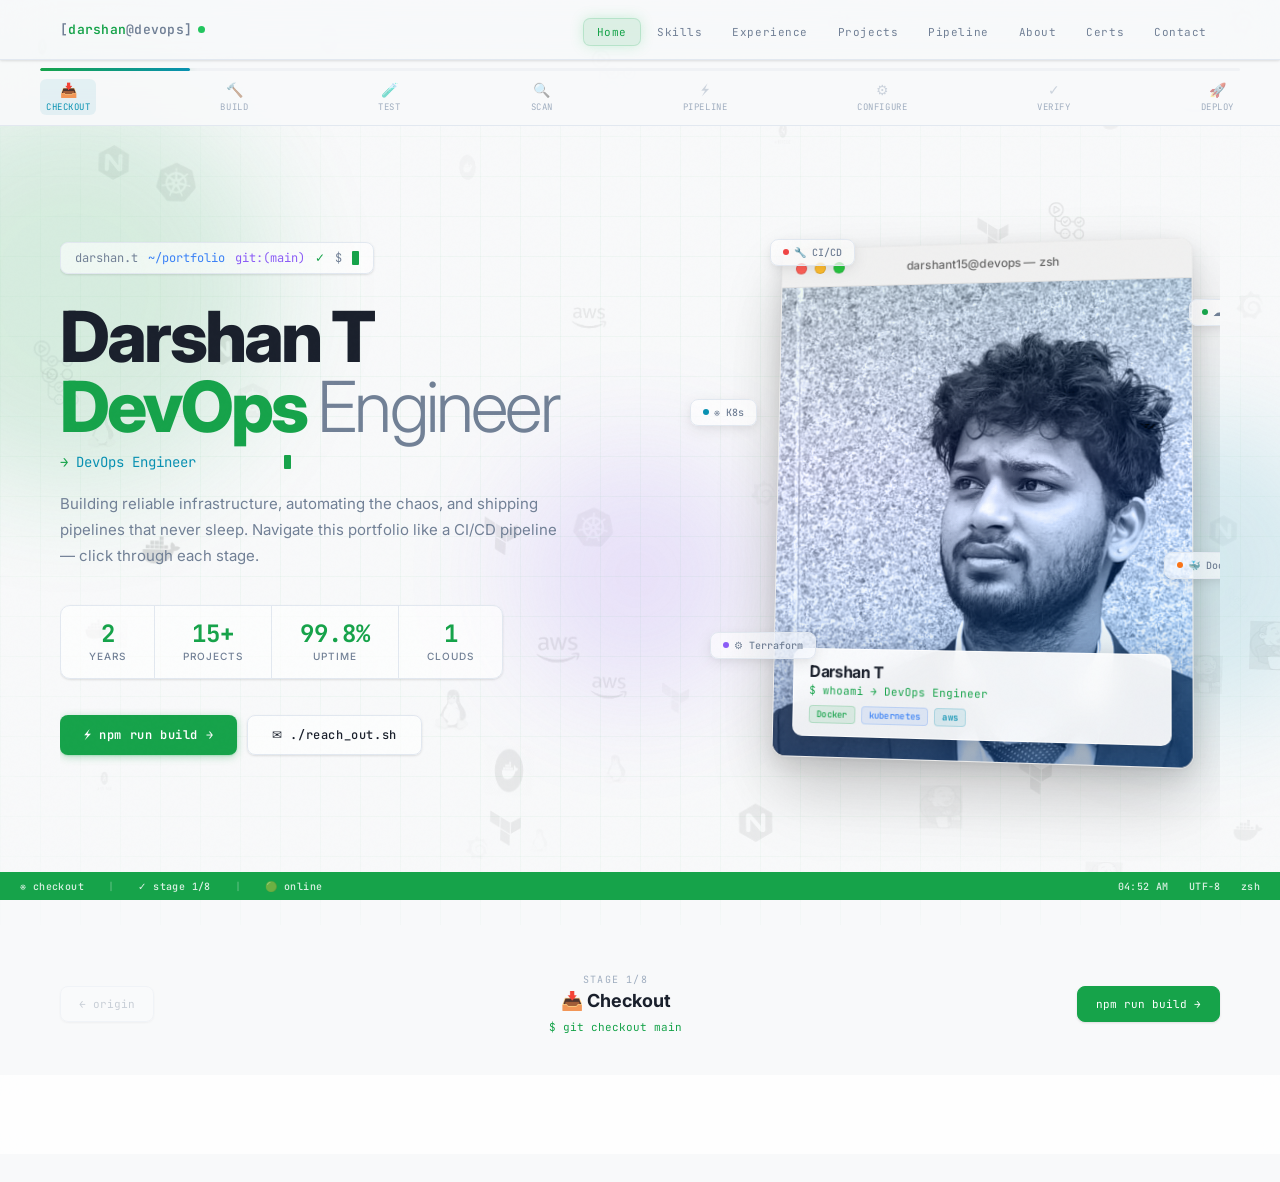
==== index.html @ 7fd8690f "Megahuuuu my frtve penguuuuu" ====
<!DOCTYPE html>
<html lang="en">
<head>
<meta charset="UTF-8">
<meta name="viewport" content="width=device-width, initial-scale=1.0">
<title>[ darshant15@devops ] ~ $ checkout</title>
<link rel="preconnect" href="https://fonts.googleapis.com">
<link href="https://fonts.googleapis.com/css2?family=JetBrains+Mono:wght@300;400;500;600;700&family=Inter:wght@300;400;500;600;700;800&display=swap" rel="stylesheet">
<link rel="stylesheet" href="assets/style.css">
</head>
<body data-page="checkout">

<canvas id="devops-bg-canvas"></canvas>
<div class="orbs-layer"><div class="orb orb-1"></div><div class="orb orb-2"></div><div class="orb orb-3"></div></div>

<div id="page-transition"><div class="pt-spinner"></div><div class="pt-text">git checkout...</div></div>

<nav>
  <div class="nav-brand">
    <a href="index.html" data-transition><span class="bracket">[</span><span>darshan</span><span class="bracket">@devops</span><span class="bracket">]</span></a>
    <div class="nav-dot"></div>
  </div>
  <ul class="nav-links">
    <li><a href="index.html" data-page="checkout" data-transition>Home</a></li>
    <li><a href="skills.html" data-page="build" data-transition>Skills</a></li>
    <li><a href="experience.html" data-page="test" data-transition>Experience</a></li>
    <li><a href="projects.html" data-page="scan" data-transition>Projects</a></li>
    <li><a href="cicd-flow.html" data-page="pipeline" data-transition>Pipeline</a></li>
    <li><a href="about.html" data-page="config" data-transition>About</a></li>
    <li><a href="certs.html" data-page="verify" data-transition>Certs</a></li>
    <li><a href="contact.html" data-page="deploy" data-transition>Contact</a></li>
  </ul>
</nav>

<div id="pipeline-bar" class="pipeline-bar">
  <div class="pipeline-track"><div class="pipeline-fill"></div></div>
  <div class="pipeline-stages"></div>
</div>

<div class="page-content">
<section style="padding-top:0;max-width:100%;padding-left:60px;padding-right:60px;">
  <div class="hero-bg-grid"></div>
  <div id="hero" style="min-height:85vh;display:flex;align-items:center;padding:40px 0 0;">
    <div class="hero-grid">
      <div class="hero-left">
        <div class="hero-prompt-bar">
          <span style="color:var(--text-muted);">darshan.t</span>
          <span class="prompt-path">~/portfolio</span>
          <span class="prompt-git"> git:(main)</span>
          <span class="prompt-status">✓</span>
          <span style="color:var(--text-muted);">$</span>
          <span class="prompt-cursor"></span>
        </div>
        <h1 class="hero-name">
          Darshan T<br>
          <span class="accent">DevOps</span>
          <span class="dim">Engineer</span>
        </h1>
        <div class="hero-role">
          <span class="arrow">→</span>
          <span id="type-text"></span>
          <span class="prompt-cursor"></span>
        </div>
        <p class="hero-desc">
          Building reliable infrastructure, automating the chaos, and shipping pipelines that never sleep. Navigate this portfolio like a CI/CD pipeline — click through each stage.
        </p>
        <div class="hero-stats">
          <div class="stat"><div class="stat-num">2</div><div class="stat-label">Years</div></div>
          <div class="stat"><div class="stat-num">15+</div><div class="stat-label">Projects</div></div>
          <div class="stat"><div class="stat-num">99.8%</div><div class="stat-label">Uptime</div></div>
          <div class="stat"><div class="stat-num">1</div><div class="stat-label">Clouds</div></div>
        </div>
        <div class="hero-btns">
          <a href="skills.html" class="btn-primary" data-transition>⚡ npm run build →</a>
          <a href="contact.html" class="btn-ghost" data-transition>✉ ./reach_out.sh</a>
        </div>
      </div>
      <div class="hero-right">
        <div class="photo-3d-scene" id="photo-scene">
          <div class="float-chip fc1"><div class="fc-dot" style="background:var(--green);"></div>☁ AWS</div>
          <div class="float-chip fc2"><div class="fc-dot" style="background:var(--cyan);"></div>⎈ K8s</div>
          <div class="float-chip fc3"><div class="fc-dot" style="background:var(--orange);"></div>🐳 Docker</div>
          <div class="float-chip fc4"><div class="fc-dot" style="background:var(--purple);"></div>⚙ Terraform</div>
          <div class="float-chip fc5"><div class="fc-dot" style="background:var(--red);"></div>🔧 CI/CD</div>
          <div class="photo-3d-card" id="photo-card">
            <div class="photo-terminal">
              <div class="photo-titlebar">
                <div class="tb-dot red"></div><div class="tb-dot yellow"></div><div class="tb-dot green-dot"></div>
                <span class="tb-title">darshant15@devops — zsh</span>
              </div>
              <div class="photo-body">
                <img class="photo-img" src="assets/photo.jpg" alt="Darshan" />
                <div class="photo-overlay"></div>
                <div class="photo-nametag">
                  <div class="photo-nametag-name">Darshan T</div>
                  <div class="photo-nametag-role">$ whoami → DevOps Engineer</div>
                  <div class="photo-nametag-badges">
                    <span class="nano-badge nb-green">Docker</span>
                    <span class="nano-badge nb-blue">kubernetes</span>
                    <span class="nano-badge nb-cyan">aws</span>
                  </div>
                </div>
              </div>
            </div>
          </div>
        </div>
      </div>
    </div>
  </div>
</section>
</div>

<div id="page-nav"></div>

<footer>
  <span class="footer-brand">[ darshant15@devops ]</span> — Multi-page CI/CD Portfolio &nbsp;·&nbsp; © 2025 Darshan
</footer>

<div class="status-bar">
  <div class="sb-item" id="sb-stage">⎈ checkout</div>
  <span class="sb-sep">|</span>
  <div class="sb-item">✓ stage 1/8</div>
  <span class="sb-sep">|</span>
  <div class="sb-item">🟢 online</div>
  <div class="sb-right">
    <div class="sb-item" id="sb-time"></div>
    <div class="sb-item">UTF-8</div>
    <div class="sb-item">zsh</div>
  </div>
</div>

<script src="assets/logos.js"></script>
<script src="assets/bg.js"></script>
<script src="assets/common.js"></script>
<script src="assets/script.js"></script>
</body>
</html>
---- assets/style.css ----
:root {
  --bg: #f8f9fa;
  --bg2: #ffffff;
  --bg3: #f0f2f5;
  --panel: rgba(255,255,255,0.62);
  --border: #e2e8f0;
  --border-strong: #cbd5e1;
  --text: #1a202c;
  --text-muted: #718096;
  --text-light: #a0aec0;
  --green: #16a34a;
  --green-bright: #22c55e;
  --green-glow: rgba(22,163,74,0.12);
  --cyan: #0891b2;
  --red: #ef4444;
  --yellow: #f59e0b;
  --orange: #f97316;
  --purple: #8b5cf6;
  --blue: #3b82f6;
  --shadow-sm: 0 1px 3px rgba(0,0,0,0.08), 0 1px 2px rgba(0,0,0,0.05);
  --shadow: 0 4px 16px rgba(0,0,0,0.08), 0 2px 6px rgba(0,0,0,0.04);
  --shadow-lg: 0 12px 40px rgba(0,0,0,0.12), 0 4px 12px rgba(0,0,0,0.06);
  --shadow-xl: 0 24px 80px rgba(0,0,0,0.15), 0 8px 24px rgba(0,0,0,0.08);
  --mono: 'JetBrains Mono', monospace;
  --sans: 'Inter', sans-serif;
  --radius: 10px;
  --radius-lg: 16px;
}

* { margin: 0; padding: 0; box-sizing: border-box; }
html { scroll-behavior: smooth; background: #f8f9fa; }

body {
  background: transparent;
  color: var(--text);
  font-family: var(--sans);
  overflow-x: hidden;
  -webkit-font-smoothing: antialiased;
}

/* ── 3D DEVOPS CANVAS ── */
#devops-bg-canvas {
  position: fixed;
  inset: 0;
  width: 100%;
  height: 100%;
  pointer-events: none;
  z-index: 0;
}

/* ── NOISE TEXTURE ── */
body::before {
  content: '';
  position: fixed;
  inset: 0;
  background-image: url("data:image/svg+xml,%3Csvg viewBox='0 0 256 256' xmlns='http://www.w3.org/2000/svg'%3E%3Cfilter id='n'%3E%3CfeTurbulence type='fractalNoise' baseFrequency='0.9' numOctaves='4' stitchTiles='stitch'/%3E%3C/filter%3E%3Crect width='100%25' height='100%25' filter='url(%23n)' opacity='0.03'/%3E%3C/svg%3E");
  pointer-events: none;
  z-index: 1;
  opacity: 0.4;
}

/* ── NAV ── */
nav {
  position: fixed;
  top: 0; left: 0; right: 0;
  z-index: 200;
  display: flex;
  justify-content: space-between;
  align-items: center;
  padding: 0 60px;
  height: 60px;
  background: rgba(248,249,250,0.78);
  backdrop-filter: blur(24px) saturate(180%);
  -webkit-backdrop-filter: blur(24px) saturate(180%);
  border-bottom: 1px solid var(--border);
  box-shadow: var(--shadow-sm);
}
.nav-brand {
  font-family: var(--mono);
  font-size: 13px;
  font-weight: 600;
  color: var(--green);
  letter-spacing: 0.02em;
  display: flex;
  align-items: center;
  gap: 6px;
}
.nav-brand .bracket { color: var(--text-muted); }
.nav-dot { width: 7px; height: 7px; border-radius: 50%; background: var(--green-bright); animation: pulse-dot 2s ease-in-out infinite; }
@keyframes pulse-dot { 0%,100%{ opacity:1;transform:scale(1); } 50%{ opacity:0.5;transform:scale(0.8); } }
.nav-links {
  display: flex;
  align-items: center;
  gap: 4px;
  list-style: none;
}
.nav-links a {
  font-family: var(--mono);
  font-size: 11px;
  color: var(--text-muted);
  text-decoration: none;
  padding: 5px 12px;
  border-radius: 6px;
  letter-spacing: 0.05em;
  transition: all 0.15s;
  border: 1px solid transparent;
}
.nav-links a:hover {
  color: var(--green);
  background: var(--green-glow);
  border-color: rgba(22,163,74,0.2);
}
.nav-links a.active { color: var(--green); background: var(--green-glow); box-shadow: 0 0 0 1px rgba(22,163,74,0.2), 0 0 14px rgba(34,197,94,0.25); }

/* ── HERO ── */
#hero {
  position: relative;
  min-height: 100vh;
  display: flex;
  align-items: center;
  padding: 80px 60px 0;
  z-index: 1;
  overflow: hidden;
}
.hero-bg-grid {
  position: absolute;
  inset: 0;
  background-image:
    linear-gradient(rgba(22,163,74,0.04) 1px, transparent 1px),
    linear-gradient(90deg, rgba(22,163,74,0.04) 1px, transparent 1px);
  background-size: 40px 40px;
  mask-image: radial-gradient(ellipse 80% 80% at 50% 50%, black 40%, transparent 100%);
}
.hero-grid {
  display: grid;
  grid-template-columns: 1fr 480px;
  align-items: center;
  gap: 80px;
  max-width: 1200px;
  margin: 0 auto;
  width: 100%;
}
.hero-left { z-index: 2; }

/* prompt bar */
.hero-prompt-bar {
  display: inline-flex;
  align-items: center;
  gap: 10px;
  font-family: var(--mono);
  font-size: 12px;
  padding: 7px 14px;
  background: var(--panel);
  border: 1px solid var(--border);
  border-radius: 8px;
  box-shadow: var(--shadow-sm);
  margin-bottom: 28px;
  color: var(--text-muted);
}
.prompt-path { color: var(--blue); }
.prompt-git { color: var(--purple); }
.prompt-status { color: var(--green); }
.prompt-cursor {
  display: inline-block;
  width: 7px; height: 14px;
  background: var(--green);
  border-radius: 1px;
  animation: blink 1s step-end infinite;
  vertical-align: middle;
}
@keyframes blink { 50% { opacity:0; } }

.hero-name {
  font-family: var(--sans);
  font-size: clamp(52px, 5.5vw, 78px);
  font-weight: 800;
  line-height: 1.0;
  color: var(--text);
  letter-spacing: -0.04em;
  margin-bottom: 10px;
}
.hero-name .accent { color: var(--green); }
.hero-name .dim { color: var(--text-muted); font-weight: 300; }

.hero-role {
  font-family: var(--mono);
  font-size: 14px;
  color: var(--cyan);
  margin-bottom: 20px;
  display: flex;
  align-items: center;
  gap: 8px;
}
.hero-role .arrow { color: var(--green); }
#type-text {
  min-width: 200px;
  color: var(--cyan);
}

.hero-desc {
  font-size: 15px;
  line-height: 1.75;
  color: var(--text-muted);
  max-width: 500px;
  margin-bottom: 36px;
  font-weight: 400;
}

.hero-stats {
  display: flex;
  gap: 0;
  margin-bottom: 36px;
  background: var(--panel);
  border: 1px solid var(--border);
  border-radius: var(--radius);
  overflow: hidden;
  box-shadow: var(--shadow-sm);
  width: fit-content;
}
.stat {
  padding: 16px 28px;
  text-align: center;
  border-right: 1px solid var(--border);
}
.stat:last-child { border-right: none; }
.stat-num {
  font-family: var(--mono);
  font-size: 24px;
  font-weight: 700;
  color: var(--green);
  line-height: 1;
}
.stat-label {
  font-size: 10px;
  color: var(--text-muted);
  letter-spacing: 0.1em;
  text-transform: uppercase;
  margin-top: 4px;
  font-weight: 500;
}

.hero-btns { display: flex; gap: 10px; flex-wrap: wrap; }
.btn-primary {
  display: inline-flex;
  align-items: center;
  gap: 8px;
  padding: 11px 24px;
  background: var(--green);
  color: #fff;
  font-family: var(--mono);
  font-size: 12px;
  font-weight: 600;
  letter-spacing: 0.05em;
  text-decoration: none;
  border-radius: 8px;
  transition: all 0.2s;
  box-shadow: 0 2px 8px rgba(22,163,74,0.3), 0 1px 2px rgba(22,163,74,0.2);
  border: none;
  cursor: pointer;
}
.btn-primary:hover {
  background: #15803d;
  box-shadow: 0 4px 16px rgba(22,163,74,0.4);
  transform: translateY(-1px);
}
.btn-ghost {
  display: inline-flex;
  align-items: center;
  gap: 8px;
  padding: 11px 24px;
  background: var(--panel);
  color: var(--text);
  font-family: var(--mono);
  font-size: 12px;
  font-weight: 500;
  letter-spacing: 0.05em;
  text-decoration: none;
  border-radius: 8px;
  border: 1px solid var(--border);
  transition: all 0.2s;
  box-shadow: var(--shadow-sm);
  cursor: pointer;
}
.btn-ghost:hover {
  border-color: var(--green);
  color: var(--green);
  background: var(--green-glow);
  transform: translateY(-1px);
}

/* ── HERO RIGHT — 3D PHOTO CARD ── */
.hero-right {
  display: flex;
  justify-content: center;
  align-items: center;
  position: relative;
}
.photo-3d-scene {
  perspective: 1200px;
  width: 420px;
  height: 520px;
}
.photo-3d-card {
  width: 100%;
  height: 100%;
  position: relative;
  transform-style: preserve-3d;
  transform: rotateY(-8deg) rotateX(4deg);
  transition: transform 0.6s cubic-bezier(0.23,1,0.32,1);
  cursor: default;
}
.photo-3d-card:hover {
  transform: rotateY(0deg) rotateX(0deg) scale(1.02);
}

/* terminal window card */
.photo-terminal {
  position: absolute;
  inset: 0;
  background: #ffffff;
  border-radius: 14px;
  box-shadow:
    0 2px 4px rgba(0,0,0,0.04),
    0 8px 24px rgba(0,0,0,0.10),
    0 24px 64px rgba(0,0,0,0.14),
    0 40px 80px rgba(0,0,0,0.08);
  overflow: hidden;
  border: 1px solid rgba(0,0,0,0.08);
}

/* terminal title bar */
.photo-titlebar {
  height: 40px;
  background: #f0f0f0;
  display: flex;
  align-items: center;
  padding: 0 14px;
  gap: 8px;
  border-bottom: 1px solid #e0e0e0;
  position: relative;
  flex-shrink: 0;
}
.tb-dot {
  width: 12px; height: 12px;
  border-radius: 50%;
  flex-shrink: 0;
}
.tb-dot.red { background: #ff5f57; border: 0.5px solid rgba(0,0,0,0.1); }
.tb-dot.yellow { background: #febc2e; border: 0.5px solid rgba(0,0,0,0.1); }
.tb-dot.green-dot { background: #28c840; border: 0.5px solid rgba(0,0,0,0.1); }
.tb-title {
  position: absolute;
  left: 50%;
  transform: translateX(-50%);
  font-family: var(--sans);
  font-size: 12px;
  font-weight: 500;
  color: #666;
  letter-spacing: 0.01em;
}

/* photo container */
.photo-body {
  flex: 1;
  position: relative;
  overflow: hidden;
  height: calc(100% - 40px);
  background: linear-gradient(135deg, #1a1a2e 0%, #16213e 50%, #0f3460 100%);
}
.photo-img {
  width: 100%;
  height: 100%;
  object-fit: cover;
  object-position: center top;
  mix-blend-mode: luminosity;
  filter: contrast(1.05) brightness(1.02);
  transition: filter 0.4s;
}
.photo-3d-card:hover .photo-img {
  mix-blend-mode: normal;
}

/* colored overlay */
.photo-overlay {
  position: absolute;
  inset: 0;
  background: linear-gradient(
    180deg,
    rgba(22,163,74,0.08) 0%,
    transparent 40%,
    rgba(8,145,178,0.05) 70%,
    rgba(15,52,96,0.4) 100%
  );
  pointer-events: none;
  transition: opacity 0.4s;
}
.photo-3d-card:hover .photo-overlay { opacity: 0.3; }

/* name tag overlay at bottom */
.photo-nametag {
  position: absolute;
  bottom: 20px;
  left: 20px;
  right: 20px;
  background: rgba(255,255,255,0.92);
  backdrop-filter: blur(12px);
  border-radius: 10px;
  padding: 12px 16px;
  border: 1px solid rgba(255,255,255,0.8);
  box-shadow: 0 4px 16px rgba(0,0,0,0.12);
}
.photo-nametag-name {
  font-family: var(--sans);
  font-size: 16px;
  font-weight: 700;
  color: var(--text);
  letter-spacing: -0.02em;
}
.photo-nametag-role {
  font-family: var(--mono);
  font-size: 11px;
  color: var(--green);
  margin-top: 2px;
}
.photo-nametag-badges {
  display: flex;
  gap: 6px;
  margin-top: 8px;
  flex-wrap: wrap;
}
.nano-badge {
  font-family: var(--mono);
  font-size: 9px;
  padding: 2px 7px;
  border-radius: 4px;
  font-weight: 500;
  letter-spacing: 0.03em;
}
.nb-green { background: rgba(22,163,74,0.1); color: var(--green); border: 1px solid rgba(22,163,74,0.2); }
.nb-blue { background: rgba(59,130,246,0.1); color: var(--blue); border: 1px solid rgba(59,130,246,0.2); }
.nb-cyan { background: rgba(8,145,178,0.1); color: var(--cyan); border: 1px solid rgba(8,145,178,0.2); }

/* floating chips around photo */
.float-chip {
  position: absolute;
  font-family: var(--mono);
  font-size: 10px;
  padding: 6px 12px;
  background: var(--panel);
  border: 1px solid var(--border);
  border-radius: 8px;
  box-shadow: var(--shadow);
  color: var(--text-muted);
  display: flex;
  align-items: center;
  gap: 5px;
  white-space: nowrap;
  z-index: 5;
  animation: float-chip 4s ease-in-out infinite;
  font-weight: 500;
}
.float-chip .fc-dot { width: 6px; height: 6px; border-radius: 50%; }
@keyframes float-chip {
  0%,100% { transform: translateY(0px); }
  50% { transform: translateY(-6px); }
}
.fc1 { top: 60px; right: -70px; animation-delay: 0s; }
.fc2 { top: 160px; left: -80px; animation-delay: 1s; }
.fc3 { bottom: 180px; right: -65px; animation-delay: 2s; }
.fc4 { bottom: 100px; left: -60px; animation-delay: 0.5s; }

/* ── SCROLL CUE ── */
.scroll-cue {
  position: absolute;
  bottom: 28px;
  left: 50%;
  transform: translateX(-50%);
  display: flex;
  flex-direction: column;
  align-items: center;
  gap: 6px;
  text-decoration: none;
  color: var(--text-muted);
  font-family: var(--mono);
  font-size: 10px;
  letter-spacing: 0.2em;
  text-transform: uppercase;
  z-index: 3;
  opacity: 0.7;
  transition: opacity 0.2s, color 0.2s;
  animation: scroll-cue-bob 2.2s ease-in-out infinite;
}
.scroll-cue:hover { opacity: 1; color: var(--green); }
.scroll-cue-arrow { font-size: 16px; line-height: 1; }
@keyframes scroll-cue-bob {
  0%,100% { transform: translate(-50%, 0); }
  50% { transform: translate(-50%, 8px); }
}
@media (max-width: 1024px) { .scroll-cue { display: none; } }

/* ── 3D TILT (cards) ── */
.tilt-3d { transform-style: preserve-3d; will-change: transform; transition: transform 0.15s ease-out, box-shadow 0.25s, border-color 0.25s; position: relative; }
.tilt-3d::after {
  content: '';
  position: absolute;
  inset: 0;
  border-radius: inherit;
  background: radial-gradient(circle at var(--mx,50%) var(--my,50%), rgba(255,255,255,0.35), transparent 60%);
  opacity: 0;
  transition: opacity 0.25s;
  pointer-events: none;
}
.tilt-3d:hover::after { opacity: 1; }

/* ── ROOT PERSPECTIVE FOR GRID CARDS ── */
.skills-grid, .projects-grid, .certs-grid, .about-stats { perspective: 1400px; }
.skill-card, .project-card, .cert-card, .about-stat-card, .contact-link,
.hero-prompt-bar, .hero-stats, .btn-ghost, .float-chip,
.terminal-window, .contact-terminal, .photo-terminal {
  backdrop-filter: blur(18px) saturate(160%);
  -webkit-backdrop-filter: blur(18px) saturate(160%);
}

/* ── SECTIONS ── */
section {
  position: relative;
  z-index: 1;
  padding: 64px 60px;
  max-width: 1280px;
  margin: 0 auto;
}
.section-eyebrow {
  font-family: var(--mono);
  font-size: 11px;
  color: var(--green);
  letter-spacing: 0.15em;
  text-transform: uppercase;
  margin-bottom: 10px;
  display: flex;
  align-items: center;
  gap: 10px;
}
.section-eyebrow::before {
  content: '';
  width: 24px; height: 1px;
  background: var(--green);
  flex-shrink: 0;
}
.section-title {
  font-size: clamp(28px,3.5vw,42px);
  font-weight: 800;
  color: var(--text);
  letter-spacing: -0.03em;
  margin-bottom: 36px;
  line-height: 1.1;
}

.section-divider {
  width: 100%;
  height: 1px;
  max-width: 1160px;
  margin: 0 auto;
  position: relative;
  background: linear-gradient(90deg, transparent, var(--border) 20%, var(--border) 80%, transparent);
}
.section-divider::before {
  content: '';
  position: absolute;
  left: 50%; top: 50%;
  transform: translate(-50%, -50%);
  width: 7px; height: 7px;
  border-radius: 50%;
  background: var(--green-bright);
  box-shadow: 0 0 0 4px var(--green-glow), 0 0 16px rgba(34,197,94,0.5);
}

/* ── SKILLS ── */
.skills-grid {
  display: grid;
  grid-template-columns: repeat(auto-fit, minmax(290px, 1fr));
  gap: 16px;
}
.skill-card {
  background: var(--panel);
  border: 1px solid var(--border);
  border-radius: var(--radius);
  padding: 22px;
  transition: all 0.25s;
  box-shadow: var(--shadow-sm);
  position: relative;
  overflow: hidden;
}
.skill-card::after {
  content: '';
  position: absolute;
  inset: 0;
  border-radius: var(--radius);
  background: linear-gradient(135deg, rgba(22,163,74,0.04), transparent);
  opacity: 0;
  transition: opacity 0.25s;
}
.skill-card:hover {
  border-color: rgba(22,163,74,0.3);
  box-shadow: 0 4px 20px rgba(22,163,74,0.08), var(--shadow);
  transform: translateY(-2px);
}
.skill-card:hover::after { opacity: 1; }
.skill-card-header {
  display: flex;
  justify-content: space-between;
  align-items: flex-start;
  margin-bottom: 14px;
}
.skill-cat {
  font-family: var(--mono);
  font-size: 10px;
  color: var(--text-muted);
  letter-spacing: 0.1em;
  text-transform: uppercase;
  font-weight: 500;
}
.skill-icon-badge {
  width: 32px; height: 32px;
  border-radius: 8px;
  background: var(--bg3);
  border: 1px solid var(--border);
  display: flex;
  align-items: center;
  justify-content: center;
  font-size: 16px;
}
.skill-tags { display: flex; flex-wrap: wrap; gap: 6px; }
.tag {
  font-family: var(--mono);
  font-size: 11px;
  padding: 3px 9px;
  background: var(--bg3);
  border: 1px solid var(--border);
  color: var(--text-muted);
  border-radius: 5px;
  transition: all 0.15s;
  cursor: default;
  font-weight: 500;
}
.tag:hover {
  background: var(--green-glow);
  border-color: rgba(22,163,74,0.25);
  color: var(--green);
}

/* skill bars */
.skill-bar-wrap {
  margin-top: 12px;
  display: flex;
  align-items: center;
  gap: 10px;
}
.skill-bar-track {
  flex: 1;
  height: 3px;
  background: var(--bg3);
  border-radius: 2px;
  overflow: hidden;
}
.skill-bar-fill {
  height: 100%;
  background: linear-gradient(90deg, var(--green), var(--green-bright));
  border-radius: 2px;
  transform-origin: left;
  transform: scaleX(0);
  transition: transform 0.8s cubic-bezier(0.23,1,0.32,1);
}
.skill-card.visible .skill-bar-fill { transform: scaleX(1); }
.skill-pct {
  font-family: var(--mono);
  font-size: 10px;
  color: var(--green);
  font-weight: 600;
  min-width: 32px;
  text-align: right;
}

/* ── EXPERIENCE ── */
.exp-section { background: rgba(240,242,245,0.75); backdrop-filter: blur(12px); -webkit-backdrop-filter: blur(12px); }
.timeline {
  position: relative;
  padding-left: 48px;
  max-width: 800px;
}
.timeline::before {
  content: '';
  position: absolute;
  left: 16px; top: 8px; bottom: 8px;
  width: 2px;
  background: linear-gradient(to bottom, var(--green), rgba(22,163,74,0.1));
  border-radius: 1px;
}
.timeline-item {
  position: relative;
  margin-bottom: 56px;
  opacity: 0;
  transform: translateX(-16px);
  transition: all 0.5s cubic-bezier(0.23,1,0.32,1);
}
.timeline-item.visible { opacity: 1; transform: translateX(0); }
.tl-dot {
  position: absolute;
  left: -40px;
  top: 6px;
  width: 16px; height: 16px;
  background: var(--panel);
  border: 2px solid var(--green);
  border-radius: 50%;
  box-shadow: 0 0 0 3px var(--green-glow);
}
.tl-dot-inner {
  position: absolute;
  inset: 3px;
  background: var(--green);
  border-radius: 50%;
}
.tl-date {
  font-family: var(--mono);
  font-size: 11px;
  color: var(--green);
  letter-spacing: 0.08em;
  margin-bottom: 8px;
  font-weight: 500;
}
.tl-role {
  font-size: 20px;
  font-weight: 700;
  color: var(--text);
  margin-bottom: 4px;
  letter-spacing: -0.02em;
}
.tl-company {
  font-family: var(--mono);
  font-size: 12px;
  color: var(--cyan);
  margin-bottom: 14px;
  font-weight: 500;
}
.tl-desc {
  font-size: 14px;
  color: var(--text-muted);
  line-height: 1.75;
  margin-bottom: 16px;
}
.tl-chips { display: flex; flex-wrap: wrap; gap: 6px; }
.chip {
  font-family: var(--mono);
  font-size: 10px;
  padding: 3px 9px;
  background: rgba(8,145,178,0.08);
  border: 1px solid rgba(8,145,178,0.18);
  color: var(--cyan);
  border-radius: 5px;
  font-weight: 500;
}

/* ── PROJECTS ── */
.projects-grid {
  display: grid;
  grid-template-columns: repeat(auto-fit, minmax(340px, 1fr));
  gap: 20px;
}
.project-card {
  background: var(--panel);
  border: 1px solid var(--border);
  border-radius: var(--radius-lg);
  padding: 28px;
  transition: all 0.3s cubic-bezier(0.23,1,0.32,1);
  box-shadow: var(--shadow-sm);
  position: relative;
  overflow: hidden;
}
.project-card::before {
  content: '';
  position: absolute;
  top: 0; left: 0; right: 0;
  height: 2px;
  background: linear-gradient(90deg, var(--green), var(--cyan));
  transform: scaleX(0);
  transform-origin: left;
  transition: transform 0.3s;
}
.project-card:hover {
  border-color: rgba(22,163,74,0.2);
  transform: translateY(-4px);
  box-shadow: var(--shadow-xl);
}
.project-card:hover::before { transform: scaleX(1); }
.project-header {
  display: flex;
  justify-content: space-between;
  align-items: flex-start;
  margin-bottom: 14px;
}
.project-num {
  font-family: var(--mono);
  font-size: 10px;
  color: var(--text-light);
  font-weight: 500;
  letter-spacing: 0.05em;
}
.project-links { display: flex; gap: 8px; }
.project-link {
  width: 28px; height: 28px;
  background: var(--bg3);
  border: 1px solid var(--border);
  border-radius: 6px;
  display: flex;
  align-items: center;
  justify-content: center;
  text-decoration: none;
  font-size: 12px;
  color: var(--text-muted);
  transition: all 0.15s;
}
.project-link:hover {
  background: var(--green-glow);
  border-color: rgba(22,163,74,0.3);
  color: var(--green);
}
.project-title {
  font-size: 17px;
  font-weight: 700;
  color: var(--text);
  margin-bottom: 10px;
  letter-spacing: -0.02em;
  line-height: 1.3;
}
.project-desc {
  font-size: 13px;
  color: var(--text-muted);
  line-height: 1.65;
  margin-bottom: 18px;
}
.project-stack { display: flex; flex-wrap: wrap; gap: 5px; }
.stack-tag {
  font-family: var(--mono);
  font-size: 10px;
  padding: 3px 8px;
  background: var(--green-glow);
  border: 1px solid rgba(22,163,74,0.18);
  color: var(--green);
  border-radius: 4px;
  font-weight: 500;
}

/* ── ABOUT TERMINAL ── */
.about-layout {
  display: grid;
  grid-template-columns: 1fr 1fr;
  gap: 40px;
  align-items: start;
}
.terminal-window {
  background: #fefefe;
  border: 1px solid var(--border);
  border-radius: var(--radius-lg);
  overflow: hidden;
  box-shadow: var(--shadow-lg);
}
.terminal-titlebar {
  height: 38px;
  background: #f0f0f0;
  display: flex;
  align-items: center;
  padding: 0 14px;
  gap: 7px;
  border-bottom: 1px solid #e0e0e0;
  position: relative;
}
.ttb-dot { width: 11px; height: 11px; border-radius: 50%; cursor: pointer; transition: filter 0.15s; }
.ttb-dot:hover { filter: brightness(0.85); }
.ttb-dot.red { background: #ff5f57; }
.ttb-dot.yellow { background: #febc2e; }
.ttb-dot.green-d { background: #28c840; }
.ttb-title {
  position: absolute;
  left: 50%;
  transform: translateX(-50%);
  font-family: var(--sans);
  font-size: 11px;
  font-weight: 500;
  color: #888;
}
.terminal-body {
  padding: 20px 24px;
  font-family: var(--mono);
  font-size: 12.5px;
  line-height: 1.85;
  background: #fefefe;
  min-height: 360px;
}
.t-prompt { color: var(--green); font-weight: 600; }
.t-cmd { color: var(--text); }
.t-output { color: var(--text-muted); }
.t-comment { color: var(--text-light); font-style: italic; }
.t-key { color: var(--cyan); font-weight: 600; }
.t-val { color: var(--text); }
.t-string { color: #16a34a; }
.t-line { margin: 0; }
.t-cursor {
  display: inline-block;
  width: 7px; height: 13px;
  background: var(--green);
  border-radius: 1px;
  animation: blink 1s step-end infinite;
  vertical-align: middle;
  margin-left: 2px;
}

/* interactive command box */
.cmd-input-area {
  padding: 12px 24px;
  background: #f8f9fa;
  border-top: 1px solid var(--border);
  display: flex;
  align-items: center;
  gap: 8px;
}
.cmd-input {
  flex: 1;
  font-family: var(--mono);
  font-size: 12px;
  background: transparent;
  border: none;
  outline: none;
  color: var(--text);
}
.cmd-input::placeholder { color: var(--text-light); }

/* stat cards beside terminal */
.about-stats {
  display: flex;
  flex-direction: column;
  gap: 14px;
}
.about-stat-card {
  background: var(--panel);
  border: 1px solid var(--border);
  border-radius: var(--radius);
  padding: 18px 20px;
  box-shadow: var(--shadow-sm);
  transition: all 0.2s;
  display: flex;
  align-items: center;
  gap: 16px;
}
.about-stat-card:hover {
  border-color: rgba(22,163,74,0.25);
  box-shadow: var(--shadow);
  transform: translateX(4px);
}
.asc-icon {
  width: 40px; height: 40px;
  border-radius: 10px;
  display: flex;
  align-items: center;
  justify-content: center;
  font-size: 18px;
  flex-shrink: 0;
}
.asc-info { flex: 1; }
.asc-label {
  font-size: 11px;
  color: var(--text-muted);
  font-weight: 500;
  text-transform: uppercase;
  letter-spacing: 0.08em;
  margin-bottom: 2px;
}
.asc-value {
  font-family: var(--mono);
  font-size: 15px;
  font-weight: 700;
  color: var(--text);
}
.asc-trend {
  font-family: var(--mono);
  font-size: 10px;
  color: var(--green);
  background: var(--green-glow);
  padding: 2px 7px;
  border-radius: 4px;
  font-weight: 600;
}

/* ── CERTS ── */
.certs-grid {
  display: grid;
  grid-template-columns: repeat(auto-fit, minmax(250px, 1fr));
  gap: 16px;
}
.cert-card {
  background: var(--panel);
  border: 1px solid var(--border);
  border-radius: var(--radius);
  padding: 20px;
  display: flex;
  align-items: center;
  gap: 14px;
  transition: all 0.2s;
  box-shadow: var(--shadow-sm);
}
.cert-card:hover {
  border-color: rgba(22,163,74,0.25);
  box-shadow: var(--shadow);
  transform: translateY(-2px);
}
.cert-icon {
  width: 44px; height: 44px;
  border-radius: 10px;
  background: var(--bg3);
  border: 1px solid var(--border);
  display: flex;
  align-items: center;
  justify-content: center;
  font-size: 20px;
  flex-shrink: 0;
}
.cert-name {
  font-size: 13px;
  font-weight: 600;
  color: var(--text);
  margin-bottom: 2px;
  letter-spacing: -0.01em;
}
.cert-issuer {
  font-family: var(--mono);
  font-size: 10px;
  color: var(--text-muted);
  font-weight: 500;
}
.cert-badge {
  margin-left: auto;
  font-family: var(--mono);
  font-size: 9px;
  padding: 2px 7px;
  background: rgba(22,163,74,0.08);
  border: 1px solid rgba(22,163,74,0.2);
  color: var(--green);
  border-radius: 4px;
  font-weight: 600;
  flex-shrink: 0;
}

/* ── CONTACT ── */
.contact-wrapper {
  display: grid;
  grid-template-columns: 1fr 1fr;
  gap: 60px;
  align-items: center;
}
.contact-left h3 {
  font-size: 28px;
  font-weight: 800;
  color: var(--text);
  letter-spacing: -0.03em;
  margin-bottom: 12px;
}
.contact-left p {
  font-size: 15px;
  color: var(--text-muted);
  line-height: 1.75;
  margin-bottom: 28px;
}
.contact-links { display: flex; flex-direction: column; gap: 10px; }
.contact-link {
  display: flex;
  align-items: center;
  gap: 12px;
  font-family: var(--mono);
  font-size: 12px;
  padding: 12px 16px;
  border: 1px solid var(--border);
  border-radius: var(--radius);
  color: var(--text-muted);
  text-decoration: none;
  transition: all 0.2s;
  background: var(--panel);
  box-shadow: var(--shadow-sm);
}
.contact-link:hover {
  border-color: var(--green);
  color: var(--green);
  background: var(--green-glow);
  transform: translateX(4px);
}
.cl-icon {
  width: 28px; height: 28px;
  border-radius: 7px;
  background: var(--bg3);
  border: 1px solid var(--border);
  display: flex;
  align-items: center;
  justify-content: center;
  font-size: 13px;
  flex-shrink: 0;
}

/* contact form terminal style */
.contact-terminal {
  background: var(--panel);
  border: 1px solid var(--border);
  border-radius: var(--radius-lg);
  overflow: hidden;
  box-shadow: var(--shadow-lg);
}
.ct-bar {
  height: 38px;
  background: #f0f0f0;
  border-bottom: 1px solid #e0e0e0;
  display: flex;
  align-items: center;
  padding: 0 14px;
  gap: 7px;
  position: relative;
}
.ctb-dot { width: 11px; height: 11px; border-radius: 50%; }
.ctb-dot.r { background: #ff5f57; }
.ctb-dot.y { background: #febc2e; }
.ctb-dot.g { background: #28c840; }
.ct-title {
  position: absolute; left: 50%; transform: translateX(-50%);
  font-size: 11px; font-weight: 500; color: #888; font-family: var(--sans);
}
.ct-body { padding: 24px; }
.ct-field {
  margin-bottom: 14px;
}
.ct-label {
  font-family: var(--mono);
  font-size: 11px;
  color: var(--green);
  margin-bottom: 6px;
  display: flex;
  align-items: center;
  gap: 6px;
}
.ct-label::before { content: '$ '; color: var(--text-muted); }
.ct-input {
  width: 100%;
  padding: 10px 12px;
  font-family: var(--mono);
  font-size: 12px;
  background: var(--bg3);
  border: 1px solid var(--border);
  border-radius: 7px;
  color: var(--text);
  outline: none;
  transition: all 0.15s;
}
.ct-input:focus {
  border-color: var(--green);
  background: #fff;
  box-shadow: 0 0 0 3px rgba(22,163,74,0.08);
}
textarea.ct-input {
  min-height: 100px;
  resize: vertical;
  line-height: 1.6;
}
.ct-send {
  width: 100%;
  padding: 11px;
  background: var(--green);
  color: #fff;
  font-family: var(--mono);
  font-size: 12px;
  font-weight: 600;
  border: none;
  border-radius: 8px;
  cursor: pointer;
  transition: all 0.2s;
  letter-spacing: 0.05em;
}
.ct-send:hover {
  background: #15803d;
  transform: translateY(-1px);
  box-shadow: 0 4px 14px rgba(22,163,74,0.3);
}

/* ── FOOTER ── */
footer {
  position: relative;
  z-index: 1;
  text-align: center;
  padding: 32px 60px;
  border-top: 1px solid var(--border);
  font-family: var(--mono);
  font-size: 11px;
  color: var(--text-muted);
  background: rgba(255,255,255,0.78);
  backdrop-filter: blur(12px);
  -webkit-backdrop-filter: blur(12px);
}
footer .footer-brand { color: var(--green); font-weight: 600; }

/* ── REVEAL ── */
.reveal { opacity: 0; transform: translateY(20px); transition: all 0.55s cubic-bezier(0.23,1,0.32,1); }
.reveal.visible { opacity: 1; transform: translateY(0); }

/* ── SCROLLBAR ── */
::-webkit-scrollbar { width: 6px; }
::-webkit-scrollbar-track { background: var(--bg3); }
::-webkit-scrollbar-thumb { background: var(--border-strong); border-radius: 3px; }
::-webkit-scrollbar-thumb:hover { background: var(--text-light); }

/* ── STATUS BAR ── */
.status-bar {
  position: fixed;
  bottom: 0; left: 0; right: 0;
  height: 28px;
  background: var(--green);
  display: flex;
  align-items: center;
  padding: 0 20px;
  gap: 24px;
  z-index: 200;
  font-family: var(--mono);
  font-size: 10px;
  color: rgba(255,255,255,0.85);
  font-weight: 500;
  letter-spacing: 0.04em;
}
.sb-item { display: flex; align-items: center; gap: 5px; }
.sb-sep { opacity: 0.35; }
.sb-right { margin-left: auto; display: flex; align-items: center; gap: 20px; }

@media (max-width: 1024px) {
  nav { padding: 0 24px; }
  #hero { padding: 80px 24px 0; }
  .hero-grid { grid-template-columns: 1fr; gap: 48px; padding-top: 20px; }
  .hero-right { order: -1; }
  .photo-3d-scene { width: 300px; height: 380px; }
  section { padding: 48px 24px; }
  .about-layout { grid-template-columns: 1fr; }
  .contact-wrapper { grid-template-columns: 1fr; gap: 32px; }
  .pipeline-stages { display: none; }
  .cicd-flow { flex-direction: column; align-items: center; }
  .cicd-connector { display: none; }
}

/* ── MULTI-PAGE / PIPELINE NAV ── */
body { padding-top: 96px; padding-bottom: 28px; }
body.page-loaded .page-content { animation: page-enter 0.6s cubic-bezier(0.23,1,0.32,1) forwards; }
@keyframes page-enter {
  from { opacity: 0; transform: translateY(24px) scale(0.99); }
  to { opacity: 1; transform: none; }
}

#page-transition {
  position: fixed;
  inset: 0;
  z-index: 9999;
  background: linear-gradient(135deg, #16a34a 0%, #0891b2 100%);
  display: flex;
  align-items: center;
  justify-content: center;
  flex-direction: column;
  gap: 16px;
  opacity: 0;
  pointer-events: none;
  transition: opacity 0.35s ease;
}
#page-transition.active { opacity: 1; pointer-events: all; }
#page-transition .pt-spinner {
  width: 48px; height: 48px;
  border: 3px solid rgba(255,255,255,0.3);
  border-top-color: #fff;
  border-radius: 50%;
  animation: spin 0.7s linear infinite;
}
#page-transition .pt-text {
  font-family: var(--mono);
  font-size: 13px;
  color: #fff;
  letter-spacing: 0.1em;
}
@keyframes spin { to { transform: rotate(360deg); } }

.pipeline-bar {
  position: fixed;
  top: 60px; left: 0; right: 0;
  z-index: 190;
  background: rgba(248,249,250,0.92);
  backdrop-filter: blur(16px);
  border-bottom: 1px solid var(--border);
  padding: 8px 40px 10px;
}
.pipeline-track {
  height: 3px;
  background: var(--bg3);
  border-radius: 2px;
  overflow: hidden;
  margin-bottom: 8px;
}
.pipeline-fill {
  height: 100%;
  background: linear-gradient(90deg, var(--green), var(--cyan));
  border-radius: 2px;
  transition: width 0.8s cubic-bezier(0.23,1,0.32,1);
  box-shadow: 0 0 12px rgba(22,163,74,0.4);
}
.pipeline-stages {
  display: flex;
  justify-content: space-between;
  gap: 4px;
  max-width: 1280px;
  margin: 0 auto;
}
.pipeline-stage {
  display: flex;
  flex-direction: column;
  align-items: center;
  gap: 2px;
  text-decoration: none;
  font-family: var(--mono);
  font-size: 9px;
  color: var(--text-light);
  transition: all 0.2s;
  padding: 2px 6px;
  border-radius: 6px;
}
.pipeline-stage .ps-icon { font-size: 14px; opacity: 0.5; transition: transform 0.3s; }
.pipeline-stage .ps-label { letter-spacing: 0.06em; text-transform: uppercase; }
.pipeline-stage:hover { color: var(--green); }
.pipeline-stage:hover .ps-icon { transform: scale(1.2); opacity: 1; }
.pipeline-stage.done { color: var(--green); }
.pipeline-stage.done .ps-icon { opacity: 1; }
.pipeline-stage.active { color: var(--cyan); background: rgba(8,145,178,0.08); }
.pipeline-stage.active .ps-icon { opacity: 1; animation: pulse-dot 1.5s ease-in-out infinite; }

#page-nav {
  display: flex;
  align-items: center;
  justify-content: space-between;
  gap: 20px;
  max-width: 1280px;
  margin: 48px auto 0;
  padding: 0 60px 40px;
  position: relative;
  z-index: 1;
}
.pipeline-btn {
  font-family: var(--mono);
  font-size: 11px;
  padding: 10px 18px;
  border-radius: 8px;
  text-decoration: none;
  border: 1px solid var(--border);
  background: var(--panel);
  color: var(--text-muted);
  transition: all 0.2s;
  box-shadow: var(--shadow-sm);
  white-space: nowrap;
}
.pipeline-btn:hover:not(.disabled) {
  border-color: var(--green);
  color: var(--green);
  background: var(--green-glow);
  transform: translateY(-2px);
  box-shadow: var(--shadow);
}
.pipeline-btn.next { background: var(--green); color: #fff; border-color: var(--green); }
.pipeline-btn.next:hover { background: #15803d; color: #fff; }
.pipeline-btn.disabled { opacity: 0.35; cursor: default; }
.pipeline-status { text-align: center; flex: 1; }
.ps-stage-num { font-family: var(--mono); font-size: 10px; color: var(--text-light); display: block; letter-spacing: 0.12em; text-transform: uppercase; }
.ps-stage-name { font-size: 18px; font-weight: 700; color: var(--text); display: block; margin: 4px 0; }
.ps-stage-cmd { font-family: var(--mono); font-size: 11px; color: var(--green); }

.page-hero-mini {
  text-align: center;
  padding: 40px 60px 20px;
  max-width: 800px;
  margin: 0 auto;
  position: relative;
  z-index: 1;
}
.page-hero-mini h1 {
  font-size: clamp(32px, 4vw, 48px);
  font-weight: 800;
  letter-spacing: -0.03em;
  margin-bottom: 12px;
}
.page-hero-mini p {
  font-size: 15px;
  color: var(--text-muted);
  line-height: 1.7;
}

/* ── CI/CD FLOW PAGE ── */
.cicd-page { max-width: 1280px; margin: 0 auto; padding: 20px 60px 40px; position: relative; z-index: 1; }
.cicd-header { text-align: center; margin-bottom: 40px; }
.cicd-header h1 { font-size: clamp(28px, 3.5vw, 42px); font-weight: 800; letter-spacing: -0.03em; margin-bottom: 10px; }
.cicd-header p { color: var(--text-muted); font-size: 15px; max-width: 560px; margin: 0 auto 24px; }
.cicd-run-btn {
  font-family: var(--mono);
  font-size: 13px;
  padding: 12px 28px;
  background: var(--green);
  color: #fff;
  border: none;
  border-radius: 8px;
  cursor: pointer;
  transition: all 0.2s;
  box-shadow: 0 4px 16px rgba(22,163,74,0.35);
}
.cicd-run-btn:hover:not(:disabled) { transform: translateY(-2px); box-shadow: 0 8px 24px rgba(22,163,74,0.4); }
.cicd-run-btn:disabled { opacity: 0.7; cursor: wait; }

.cicd-flow {
  display: flex;
  align-items: flex-start;
  justify-content: center;
  flex-wrap: wrap;
  gap: 0;
  padding: 40px 20px;
  background: var(--panel);
  border: 1px solid var(--border);
  border-radius: var(--radius-lg);
  box-shadow: var(--shadow-lg);
  margin-bottom: 32px;
  transform-style: preserve-3d;
  transition: transform 0.4s ease;
  perspective: 1200px;
}
.cicd-node {
  display: flex;
  flex-direction: column;
  align-items: center;
  position: relative;
  min-width: 110px;
  padding: 0 8px;
}
.cicd-node-ring {
  width: 64px; height: 64px;
  border-radius: 50%;
  border: 2px solid var(--border);
  display: flex;
  align-items: center;
  justify-content: center;
  background: var(--bg2);
  transition: all 0.4s;
  position: relative;
}
.cicd-node-ring::before {
  content: '';
  position: absolute;
  inset: -4px;
  border-radius: 50%;
  border: 2px solid transparent;
  transition: all 0.4s;
}
.cicd-node.running .cicd-node-ring {
  border-color: var(--cyan);
  box-shadow: 0 0 20px rgba(8,145,178,0.4);
  animation: node-pulse 1s ease-in-out infinite;
}
.cicd-node.running .cicd-node-ring::before {
  border-color: var(--cyan);
  animation: ring-spin 1.2s linear infinite;
}
.cicd-node.done .cicd-node-ring {
  border-color: var(--green);
  background: var(--green-glow);
  box-shadow: 0 0 16px rgba(22,163,74,0.3);
}
.cicd-node-inner { font-size: 24px; }
.cicd-node-label {
  font-family: var(--mono);
  font-size: 10px;
  font-weight: 600;
  color: var(--text);
  margin-top: 10px;
  text-align: center;
  letter-spacing: 0.04em;
}
.cicd-node-cmd {
  font-family: var(--mono);
  font-size: 8px;
  color: var(--text-light);
  margin-top: 4px;
  text-align: center;
  max-width: 100px;
  line-height: 1.4;
}
.cicd-connector {
  position: absolute;
  top: 32px;
  left: calc(50% + 36px);
  width: calc(100% - 20px);
  height: 3px;
  background: var(--bg3);
  z-index: -1;
}
.cicd-connector-fill {
  height: 100%;
  width: 0%;
  background: linear-gradient(90deg, var(--green), var(--cyan));
  transition: width 0.6s ease;
  border-radius: 2px;
}
@keyframes node-pulse {
  0%,100% { transform: scale(1); }
  50% { transform: scale(1.08); }
}
@keyframes ring-spin {
  to { transform: rotate(360deg); }
}

.cicd-terminal {
  background: #1a1a2e;
  border-radius: var(--radius-lg);
  overflow: hidden;
  box-shadow: var(--shadow-xl);
  border: 1px solid rgba(255,255,255,0.08);
}
.cicd-term-bar {
  height: 36px;
  background: #2d2d44;
  display: flex;
  align-items: center;
  padding: 0 14px;
  gap: 7px;
}
.cicd-term-bar span { font-family: var(--mono); font-size: 11px; color: #888; margin-left: 8px; }
.cicd-log {
  padding: 20px 24px;
  font-family: var(--mono);
  font-size: 12px;
  line-height: 1.8;
  color: #a0aec0;
  min-height: 200px;
  max-height: 280px;
  overflow-y: auto;
}
.cicd-log-line.cmd { color: var(--green-bright); }
.cicd-log-line.info { color: var(--cyan); }
.cicd-log-line.success { color: #4ade80; }

.cicd-cards {
  display: grid;
  grid-template-columns: repeat(auto-fit, minmax(280px, 1fr));
  gap: 16px;
  margin-top: 32px;
}
.cicd-info-card {
  background: var(--panel);
  border: 1px solid var(--border);
  border-radius: var(--radius);
  padding: 22px;
  box-shadow: var(--shadow-sm);
  transition: all 0.25s;
}
.cicd-info-card:hover {
  border-color: rgba(22,163,74,0.3);
  transform: translateY(-3px);
  box-shadow: var(--shadow);
}
.cicd-info-card h3 { font-size: 15px; font-weight: 700; margin-bottom: 8px; }
.cicd-info-card p { font-size: 13px; color: var(--text-muted); line-height: 1.65; }

/* floating 3D orbs */
.orbs-layer {
  position: fixed;
  inset: 0;
  pointer-events: none;
  z-index: 0;
  overflow: hidden;
}
.orb {
  position: absolute;
  border-radius: 50%;
  filter: blur(60px);
  opacity: 0.15;
  animation: orb-float 12s ease-in-out infinite;
}
.orb-1 { width: 400px; height: 400px; background: var(--green); top: 10%; left: -10%; }
.orb-2 { width: 300px; height: 300px; background: var(--cyan); bottom: 20%; right: -5%; animation-delay: -4s; }
.orb-3 { width: 250px; height: 250px; background: var(--purple); top: 50%; left: 40%; animation-delay: -8s; }
@keyframes orb-float {
  0%,100% { transform: translate(0, 0) scale(1); }
  33% { transform: translate(30px, -20px) scale(1.05); }
  66% { transform: translate(-20px, 15px) scale(0.95); }
}

.nav-brand a { color: inherit; text-decoration: none; }
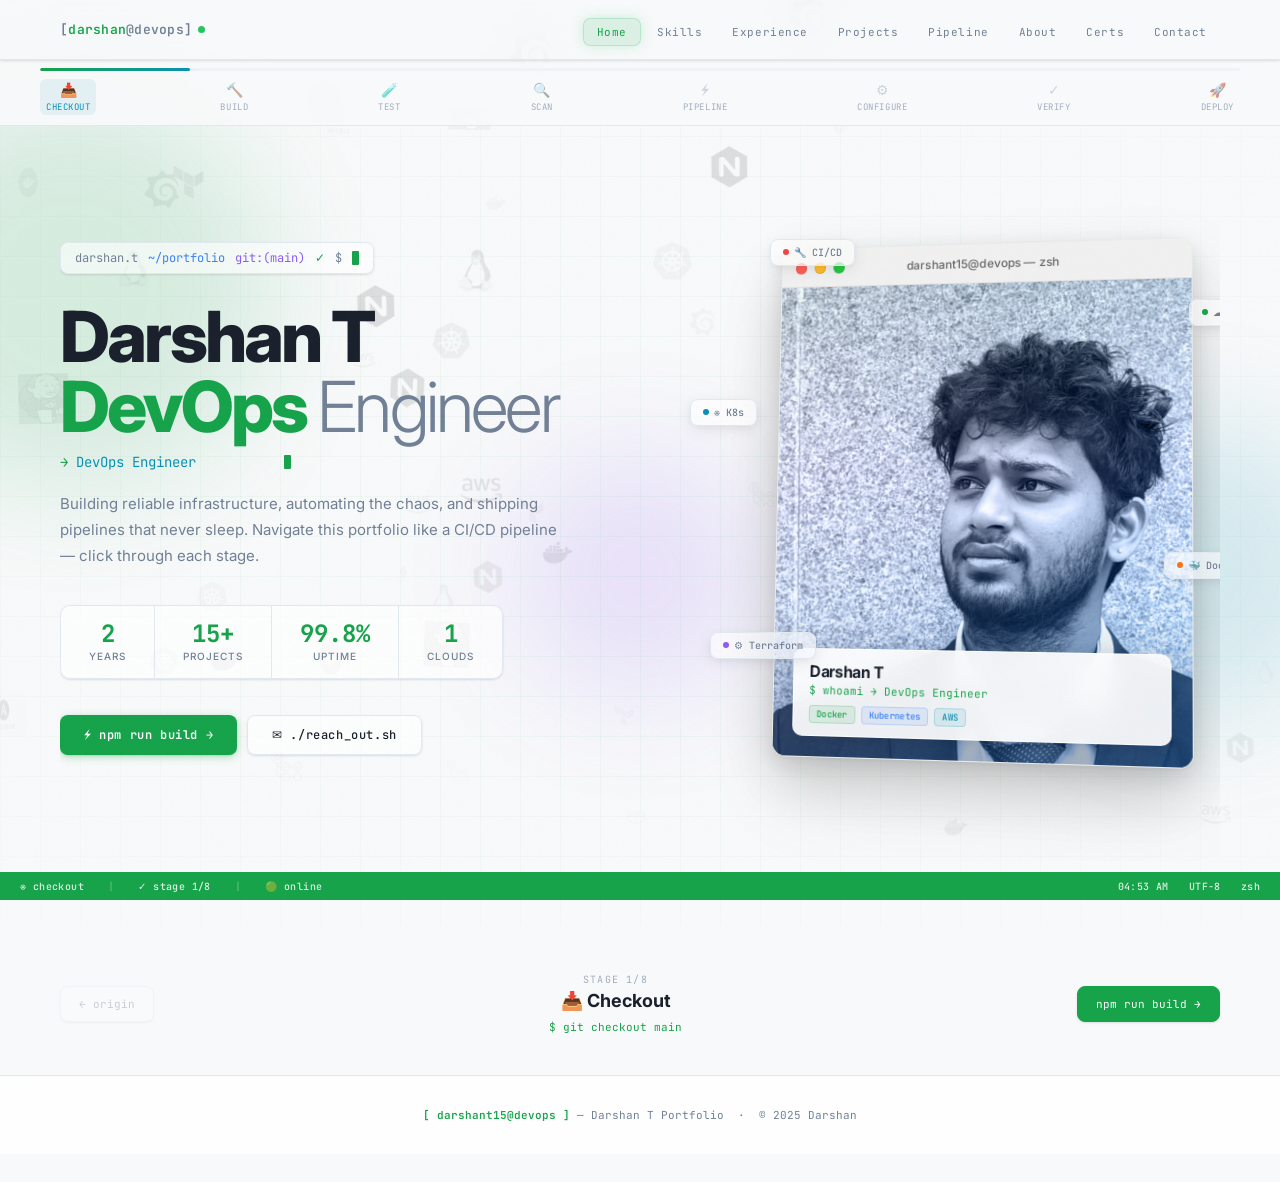
==== commit 195dee59: "Megahuuuu my frtve penguuuuu" ====
--- a/index.html
+++ b/index.html
@@ -96,8 +96,8 @@
                   <div class="photo-nametag-role">$ whoami → DevOps Engineer</div>
                   <div class="photo-nametag-badges">
                     <span class="nano-badge nb-green">Docker</span>
-                    <span class="nano-badge nb-blue">kubernetes</span>
-                    <span class="nano-badge nb-cyan">aws</span>
+                    <span class="nano-badge nb-blue">Kubernetes</span>
+                    <span class="nano-badge nb-cyan">AWS</span>
                   </div>
                 </div>
               </div>
@@ -113,7 +113,7 @@
 <div id="page-nav"></div>
 
 <footer>
-  <span class="footer-brand">[ darshant15@devops ]</span> — Multi-page CI/CD Portfolio &nbsp;·&nbsp; © 2025 Darshan
+  <span class="footer-brand">[ darshant15@devops ]</span> — Darshan T Portfolio &nbsp;·&nbsp; © 2025 Darshan
 </footer>
 
 <div class="status-bar">
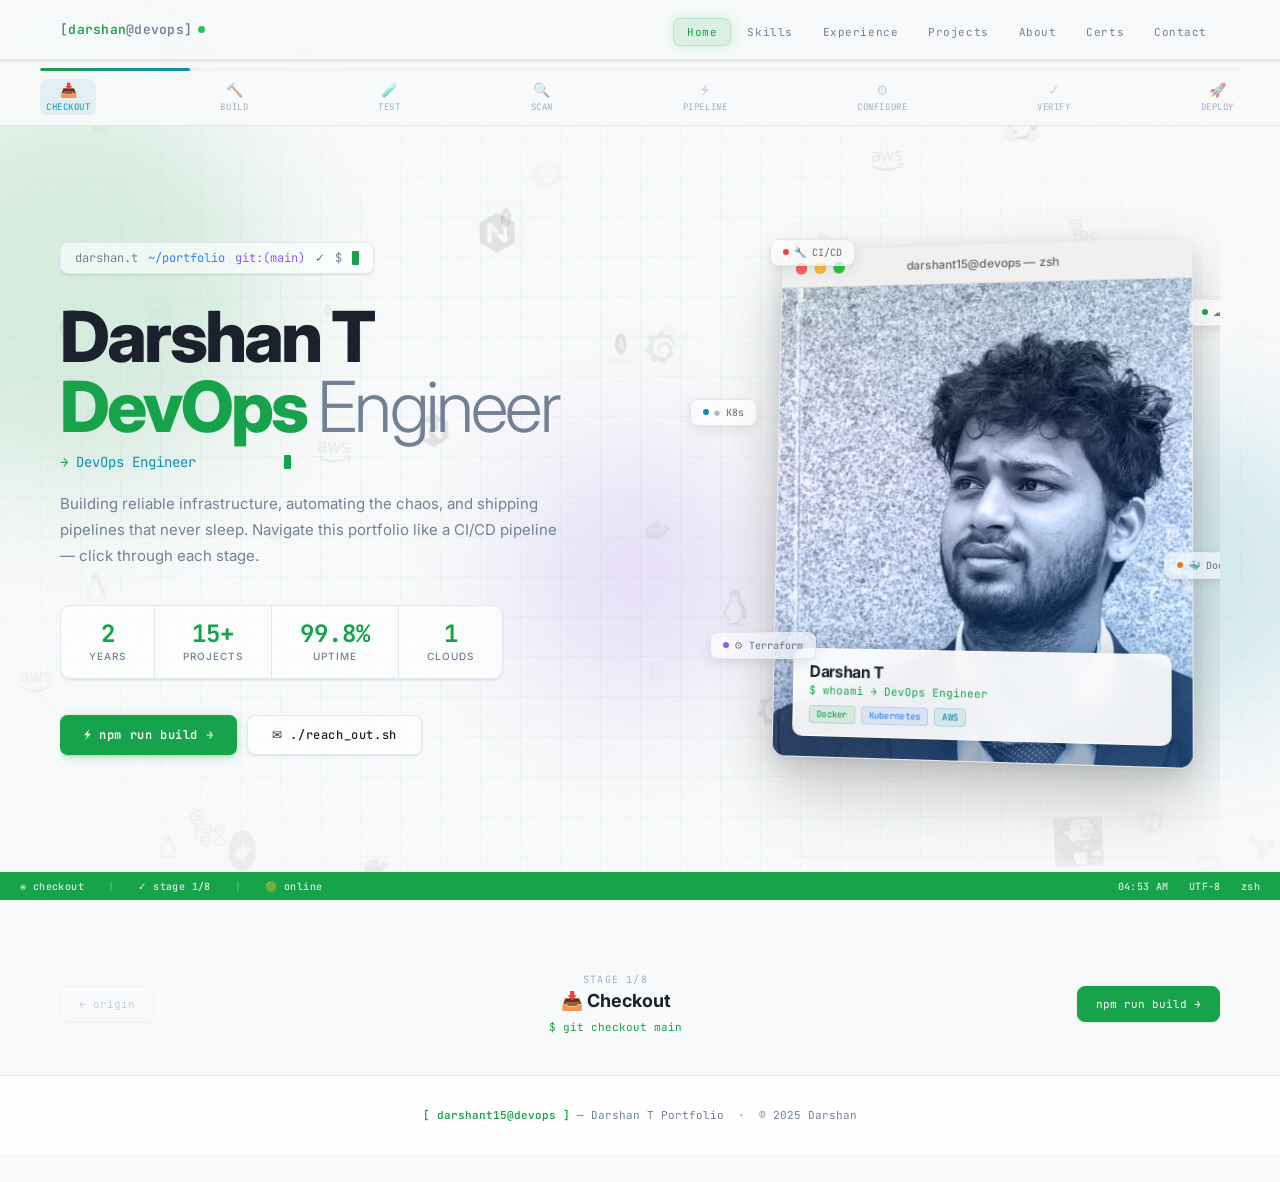
==== commit ce0c82b5: "Megahuuuu my frtve penguuuuu" ====
--- a/index.html
+++ b/index.html
@@ -25,7 +25,6 @@
     <li><a href="skills.html" data-page="build" data-transition>Skills</a></li>
     <li><a href="experience.html" data-page="test" data-transition>Experience</a></li>
     <li><a href="projects.html" data-page="scan" data-transition>Projects</a></li>
-    <li><a href="cicd-flow.html" data-page="pipeline" data-transition>Pipeline</a></li>
     <li><a href="about.html" data-page="config" data-transition>About</a></li>
     <li><a href="certs.html" data-page="verify" data-transition>Certs</a></li>
     <li><a href="contact.html" data-page="deploy" data-transition>Contact</a></li>
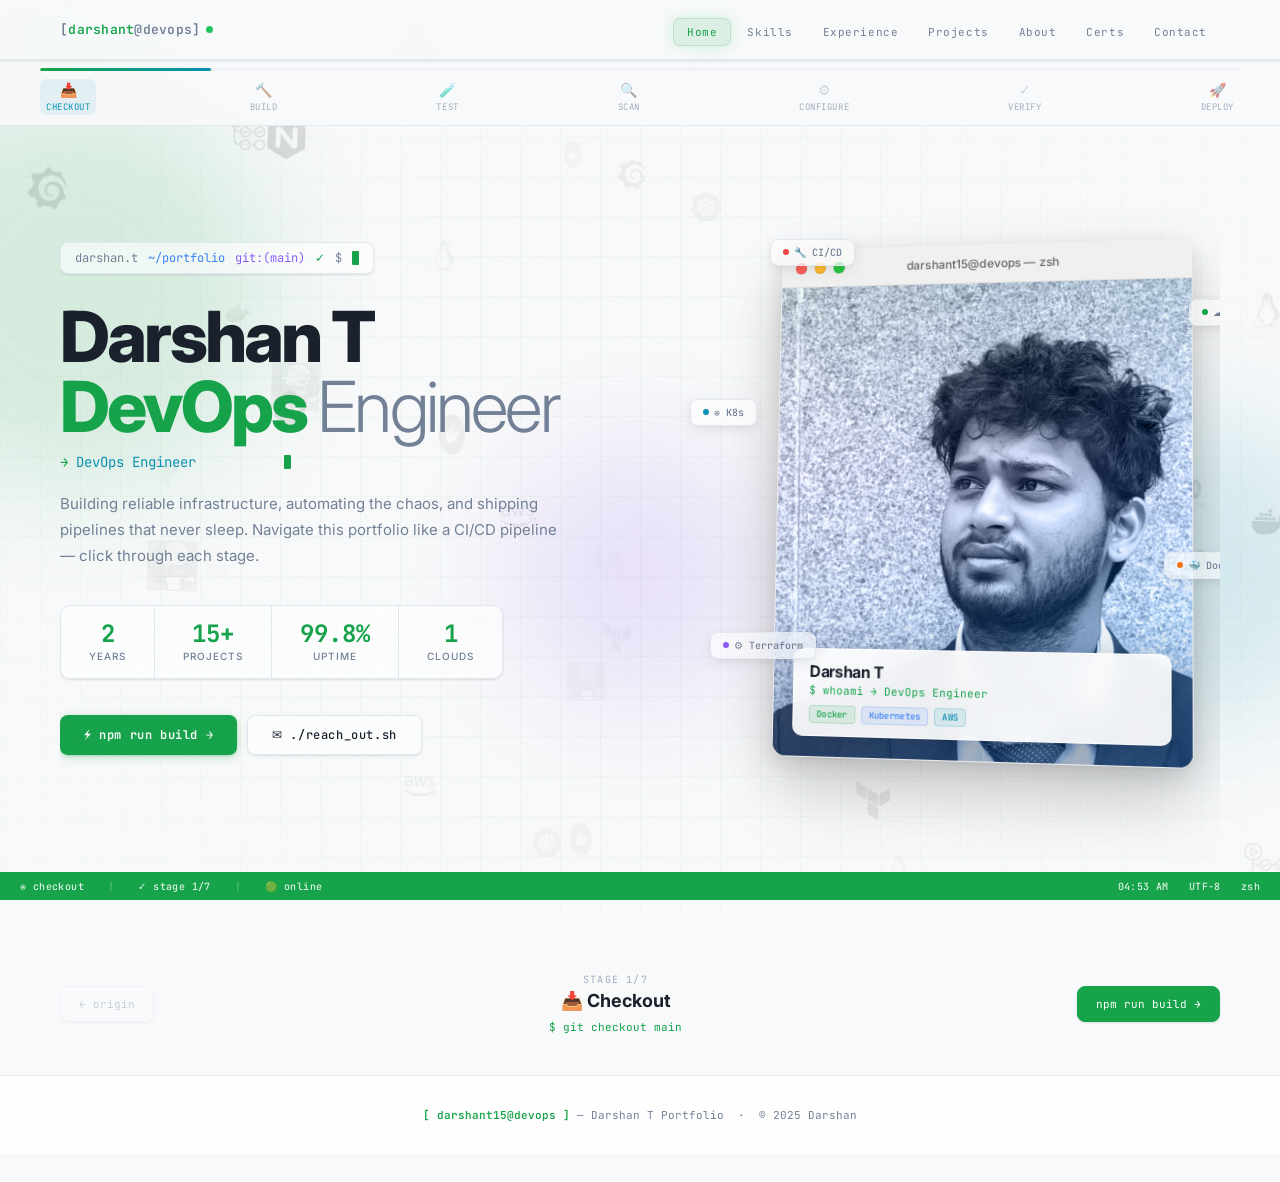
==== commit 7a6d427a: "pipeline changes done this stages" ====
--- a/index.html
+++ b/index.html
@@ -17,7 +17,7 @@
 
 <nav>
   <div class="nav-brand">
-    <a href="index.html" data-transition><span class="bracket">[</span><span>darshan</span><span class="bracket">@devops</span><span class="bracket">]</span></a>
+    <a href="index.html" data-transition><span class="bracket">[</span><span>darshant</span><span class="bracket">@devops</span><span class="bracket">]</span></a>
     <div class="nav-dot"></div>
   </div>
   <ul class="nav-links">
@@ -118,7 +118,7 @@
 <div class="status-bar">
   <div class="sb-item" id="sb-stage">⎈ checkout</div>
   <span class="sb-sep">|</span>
-  <div class="sb-item">✓ stage 1/8</div>
+  <div class="sb-item">✓ stage 1/7</div>
   <span class="sb-sep">|</span>
   <div class="sb-item">🟢 online</div>
   <div class="sb-right">
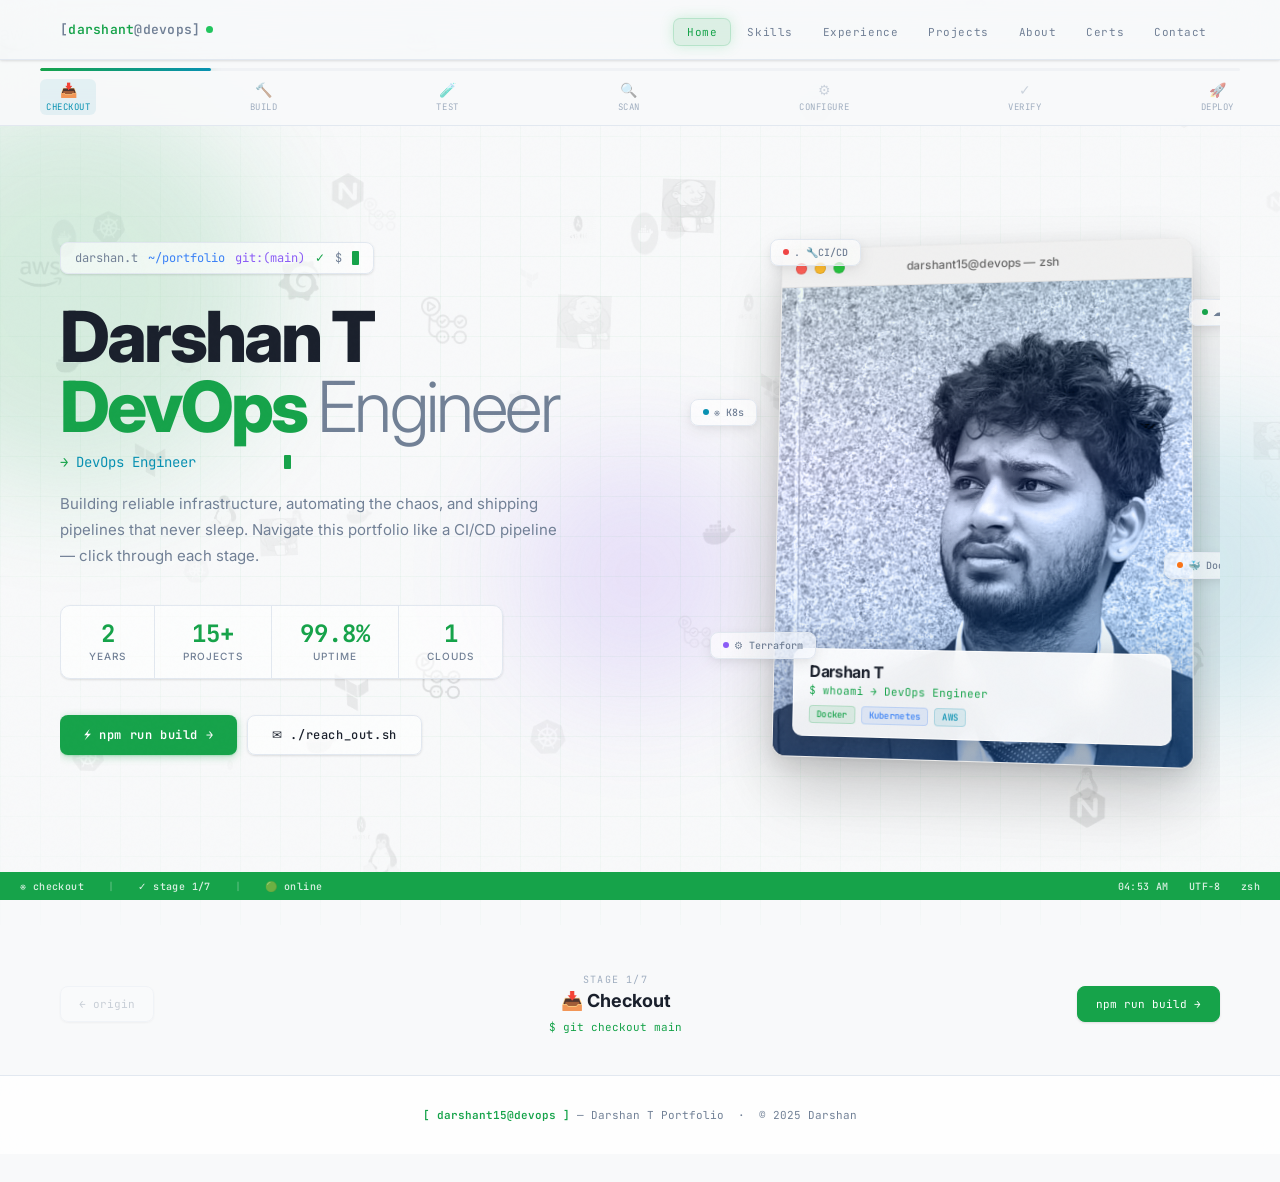
==== commit 28ee19b5: "html changes" ====
--- a/index.html
+++ b/index.html
@@ -80,8 +80,8 @@
           <div class="float-chip fc2"><div class="fc-dot" style="background:var(--cyan);"></div>⎈ K8s</div>
           <div class="float-chip fc3"><div class="fc-dot" style="background:var(--orange);"></div>🐳 Docker</div>
           <div class="float-chip fc4"><div class="fc-dot" style="background:var(--purple);"></div>⚙ Terraform</div>
-          <div class="float-chip fc5"><div class="fc-dot" style="background:var(--red);"></div>🔧 CI/CD</div>
-          <div class="photo-3d-card" id="photo-card">
+          <div class="float-chip fc5"><div class="fc-dot" style="background:var(--red);"></div>. 🔧CI/CD</div>
+           <div class="photo-3d-card" id="photo-card">
             <div class="photo-terminal">
               <div class="photo-titlebar">
                 <div class="tb-dot red"></div><div class="tb-dot yellow"></div><div class="tb-dot green-dot"></div>
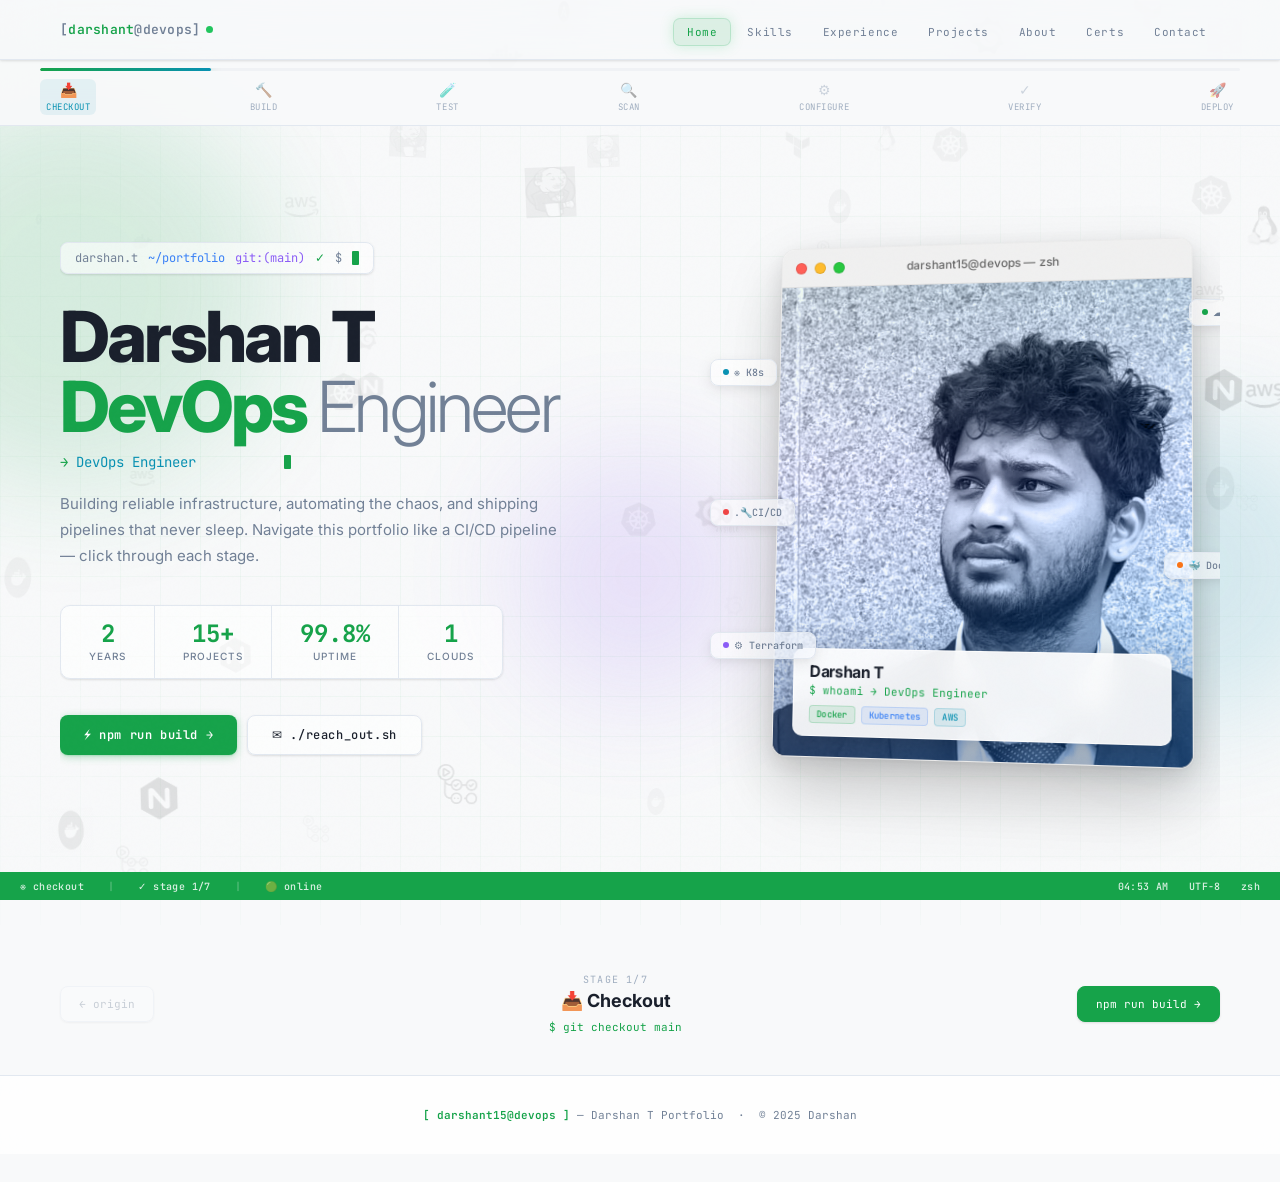
==== commit 408afbad: "html changes" ====
--- a/index.html
+++ b/index.html
@@ -80,7 +80,7 @@
           <div class="float-chip fc2"><div class="fc-dot" style="background:var(--cyan);"></div>⎈ K8s</div>
           <div class="float-chip fc3"><div class="fc-dot" style="background:var(--orange);"></div>🐳 Docker</div>
           <div class="float-chip fc4"><div class="fc-dot" style="background:var(--purple);"></div>⚙ Terraform</div>
-          <div class="float-chip fc5"><div class="fc-dot" style="background:var(--red);"></div>. 🔧CI/CD</div>
+          <div class="float-chip fc5"><div class="fc-dot" style="background:var(--red);"></div>.🔧CI/CD</div>
            <div class="photo-3d-card" id="photo-card">
             <div class="photo-terminal">
               <div class="photo-titlebar">
--- a/assets/style.css
+++ b/assets/style.css
@@ -465,9 +465,10 @@
   50% { transform: translateY(-6px); }
 }
 .fc1 { top: 60px; right: -70px; animation-delay: 0s; }
-.fc2 { top: 160px; left: -80px; animation-delay: 1s; }
+.fc2 { top: 120px; left: -60px; animation-delay: 1s; }
 .fc3 { bottom: 180px; right: -65px; animation-delay: 2s; }
 .fc4 { bottom: 100px; left: -60px; animation-delay: 0.5s; }
+.fc5 { top: 50%; left: -60px; animation-delay: 1.5s; }
 
 /* ── SCROLL CUE ── */
 .scroll-cue {
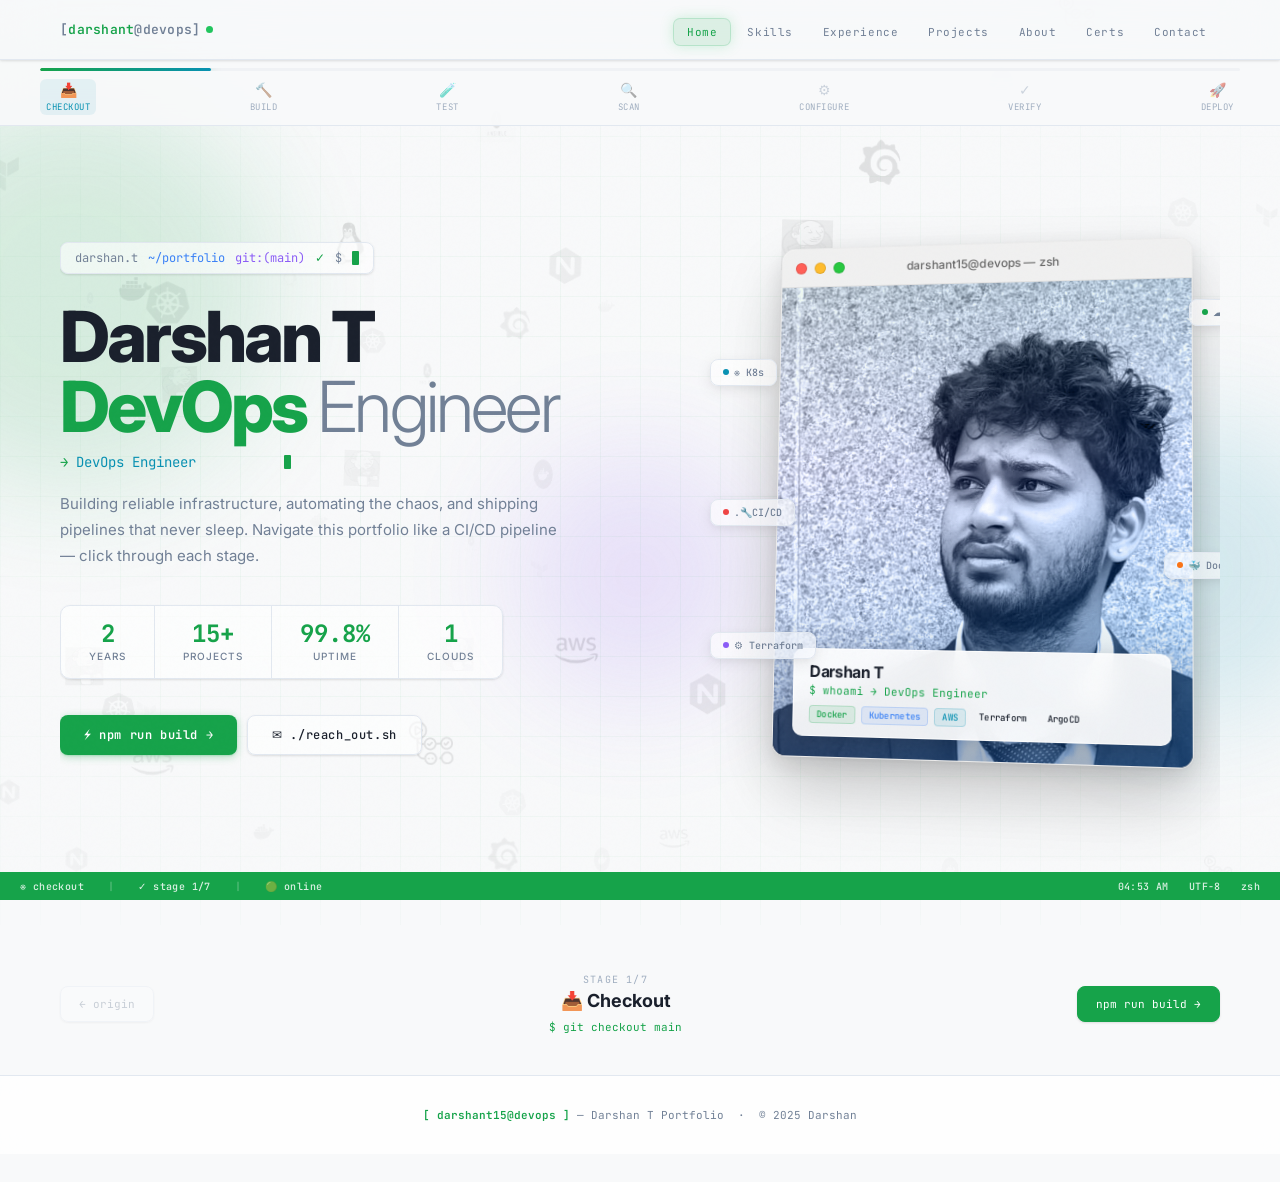
==== commit 48ade3e5: "html changes" ====
--- a/index.html
+++ b/index.html
@@ -97,6 +97,8 @@
                     <span class="nano-badge nb-green">Docker</span>
                     <span class="nano-badge nb-blue">Kubernetes</span>
                     <span class="nano-badge nb-cyan">AWS</span>
+                    <span class="nano-badge nb-orange">Terraform</span>
+                    <span class="nano-badge nb-red">ArgoCD</span>
                   </div>
                 </div>
               </div>
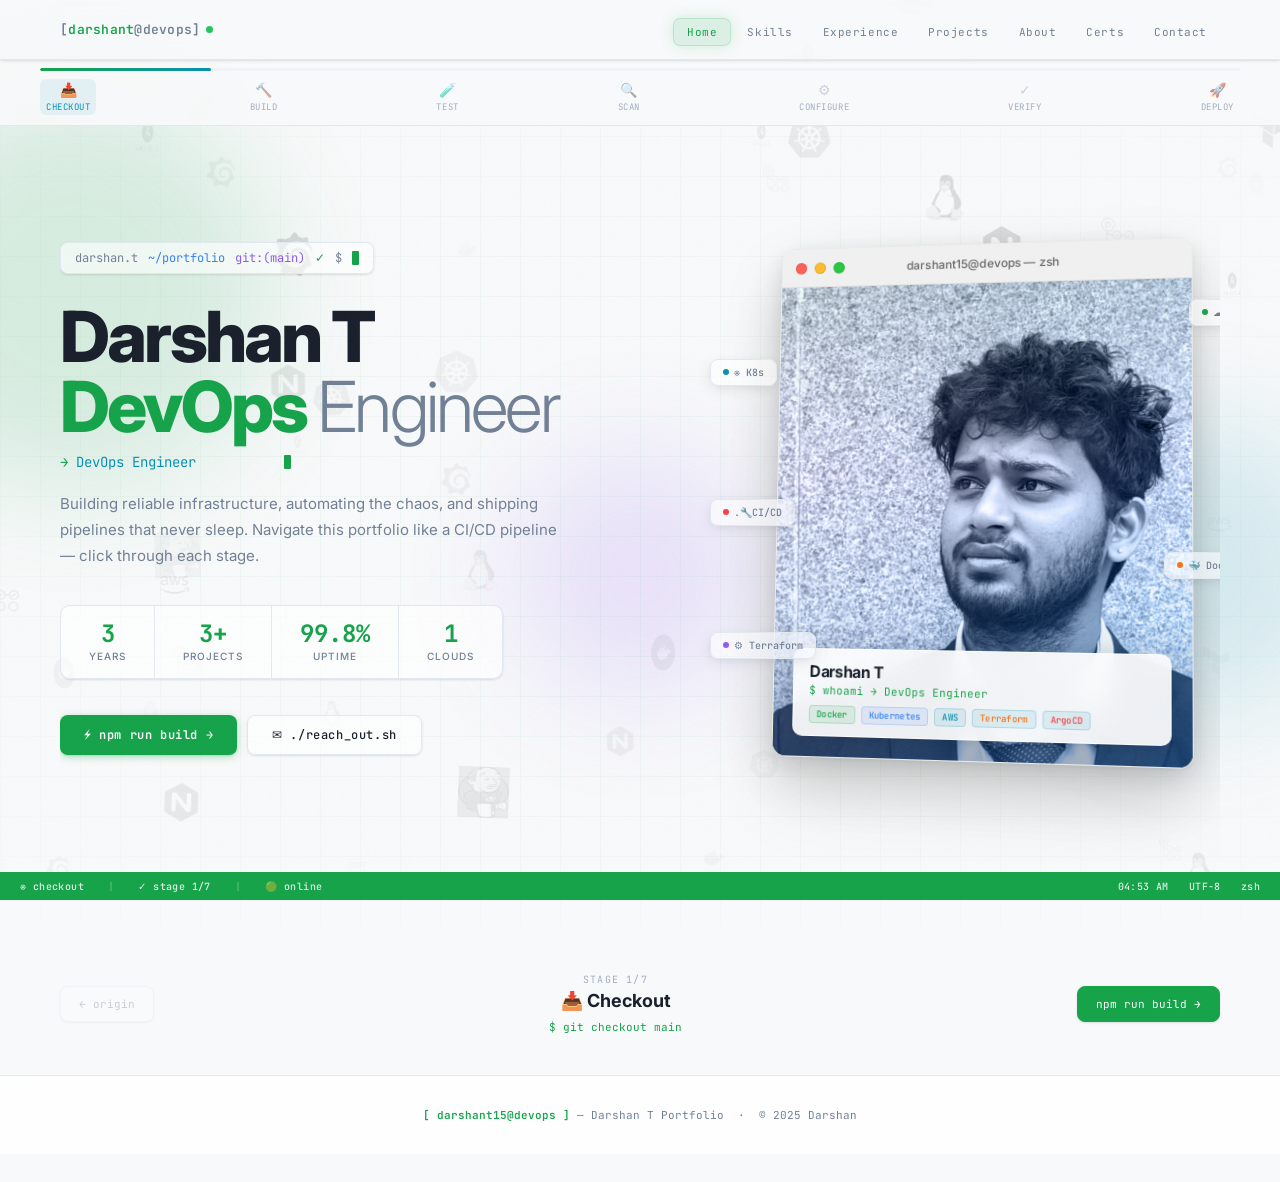
==== commit dfeb1d91: "Saves files modified" ====
--- a/index.html
+++ b/index.html
@@ -64,8 +64,8 @@
           Building reliable infrastructure, automating the chaos, and shipping pipelines that never sleep. Navigate this portfolio like a CI/CD pipeline — click through each stage.
         </p>
         <div class="hero-stats">
-          <div class="stat"><div class="stat-num">2</div><div class="stat-label">Years</div></div>
-          <div class="stat"><div class="stat-num">15+</div><div class="stat-label">Projects</div></div>
+          <div class="stat"><div class="stat-num">3</div><div class="stat-label">Years</div></div>
+          <div class="stat"><div class="stat-num">3+</div><div class="stat-label">Projects</div></div>
           <div class="stat"><div class="stat-num">99.8%</div><div class="stat-label">Uptime</div></div>
           <div class="stat"><div class="stat-num">1</div><div class="stat-label">Clouds</div></div>
         </div>
--- a/assets/style.css
+++ b/assets/style.css
@@ -439,6 +439,10 @@
 .nb-green { background: rgba(22,163,74,0.1); color: var(--green); border: 1px solid rgba(22,163,74,0.2); }
 .nb-blue { background: rgba(59,130,246,0.1); color: var(--blue); border: 1px solid rgba(59,130,246,0.2); }
 .nb-cyan { background: rgba(8,145,178,0.1); color: var(--cyan); border: 1px solid rgba(8,145,178,0.2); }
+.nb-red { background: rgba(8,145,178,0.1); color: var(--red); border: 1px solid rgba(8,145,178,0.2); }
+.nb-orange { background: rgba(8,145,178,0.1); color: var(--orange); border: 1px solid rgba(8,145,178,0.2); }
+
+
 
 /* floating chips around photo */
 .float-chip {
